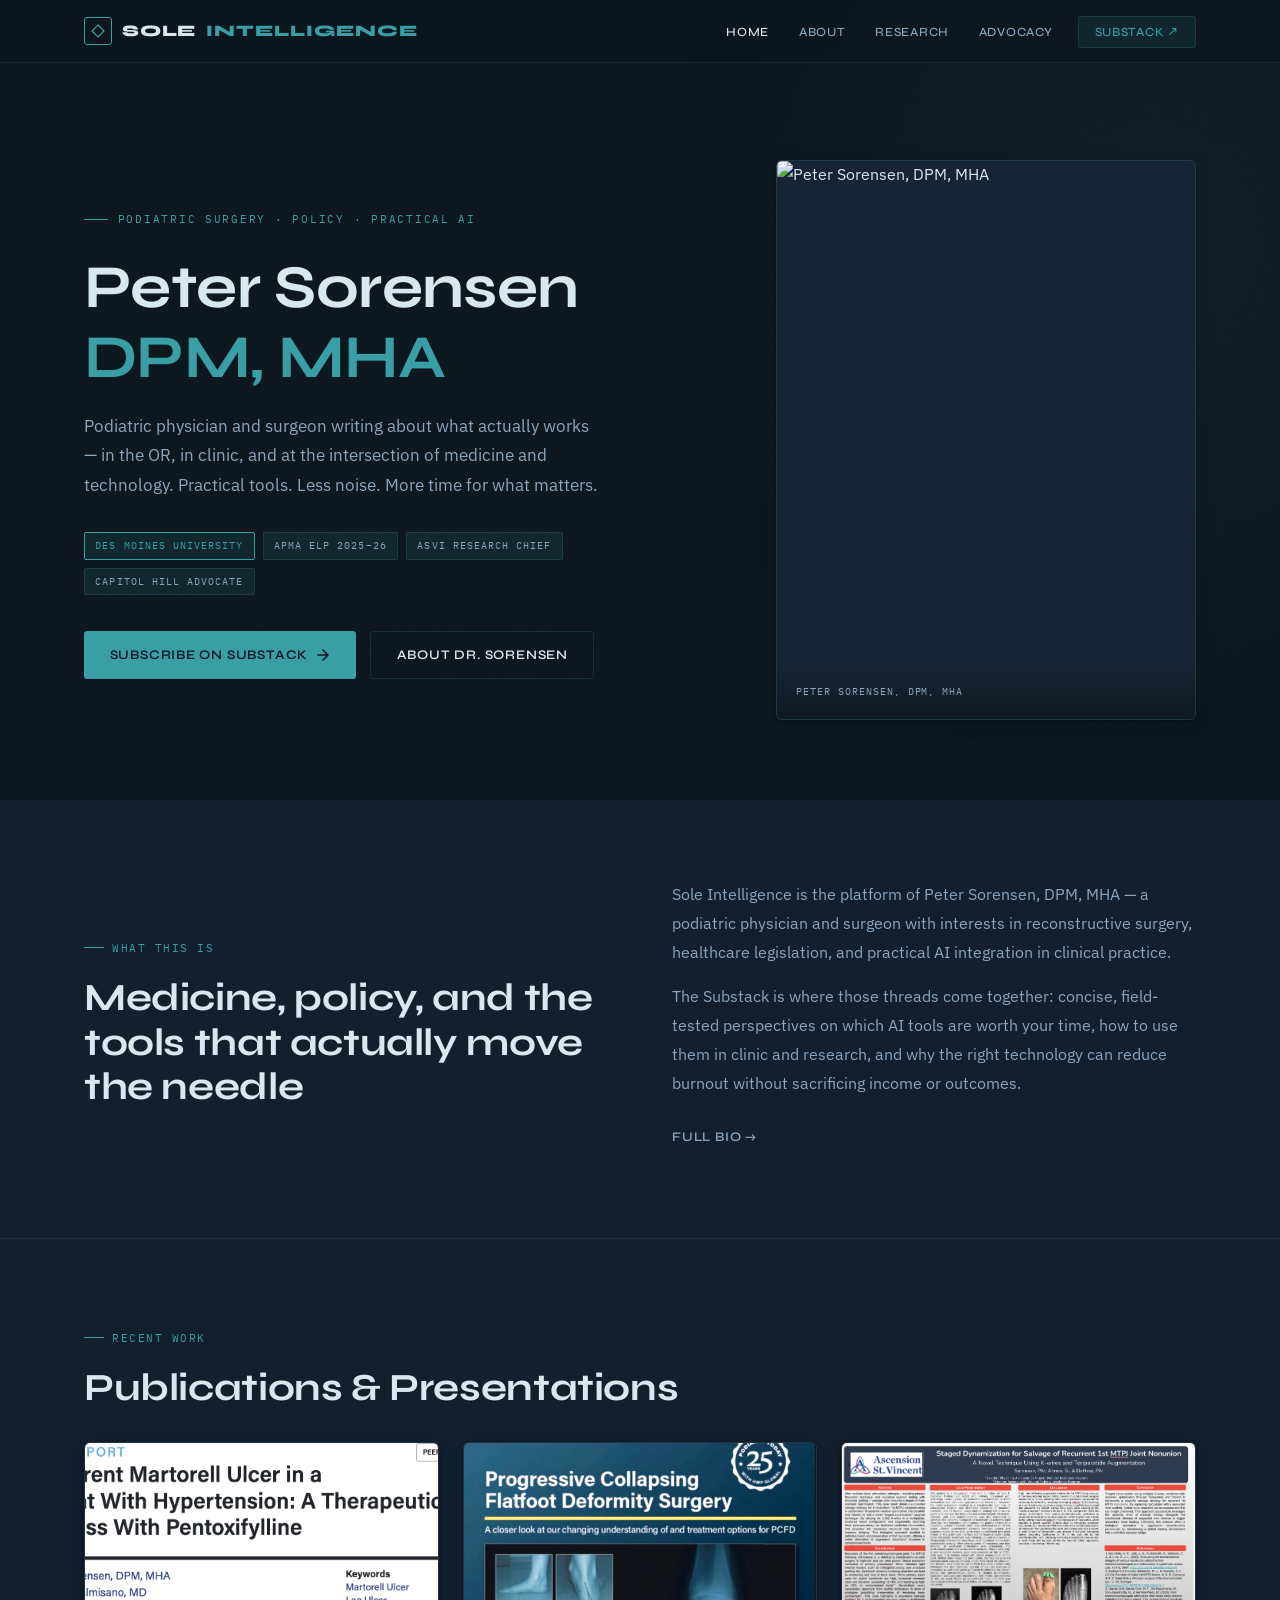
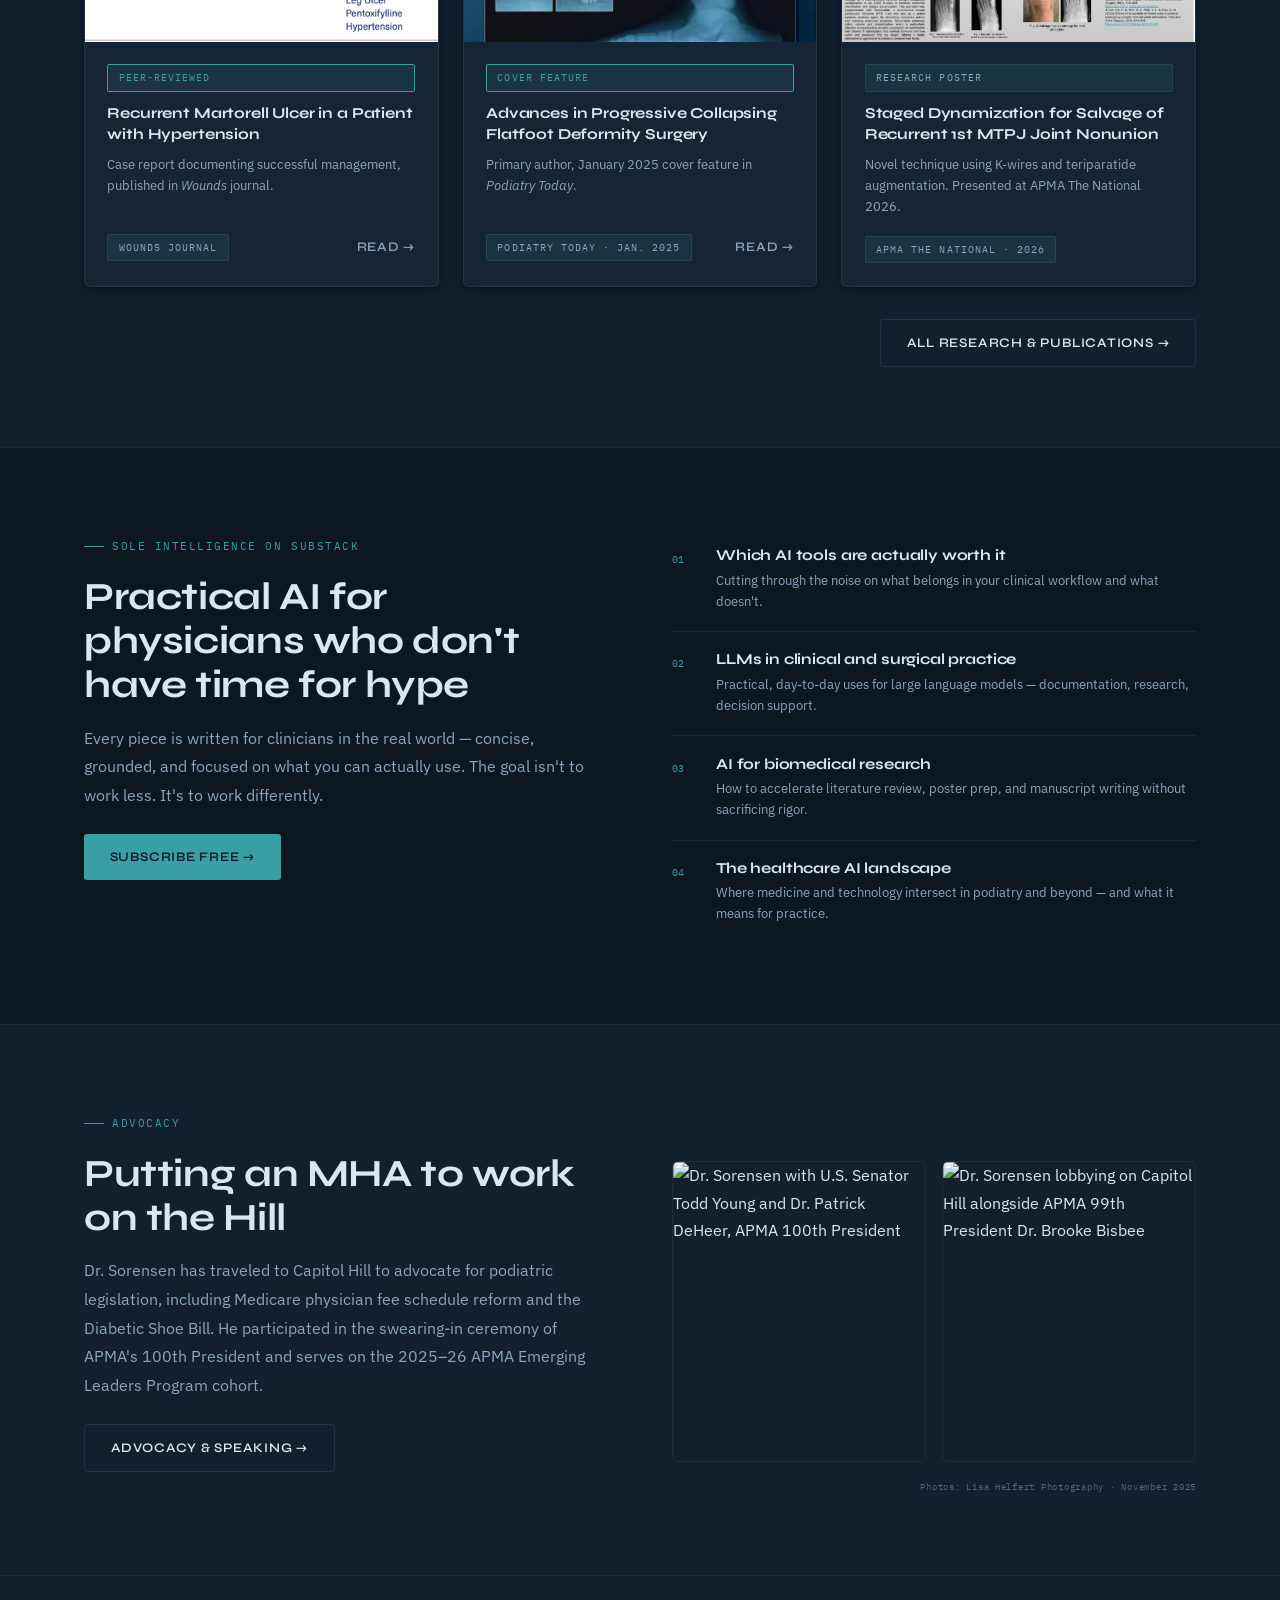
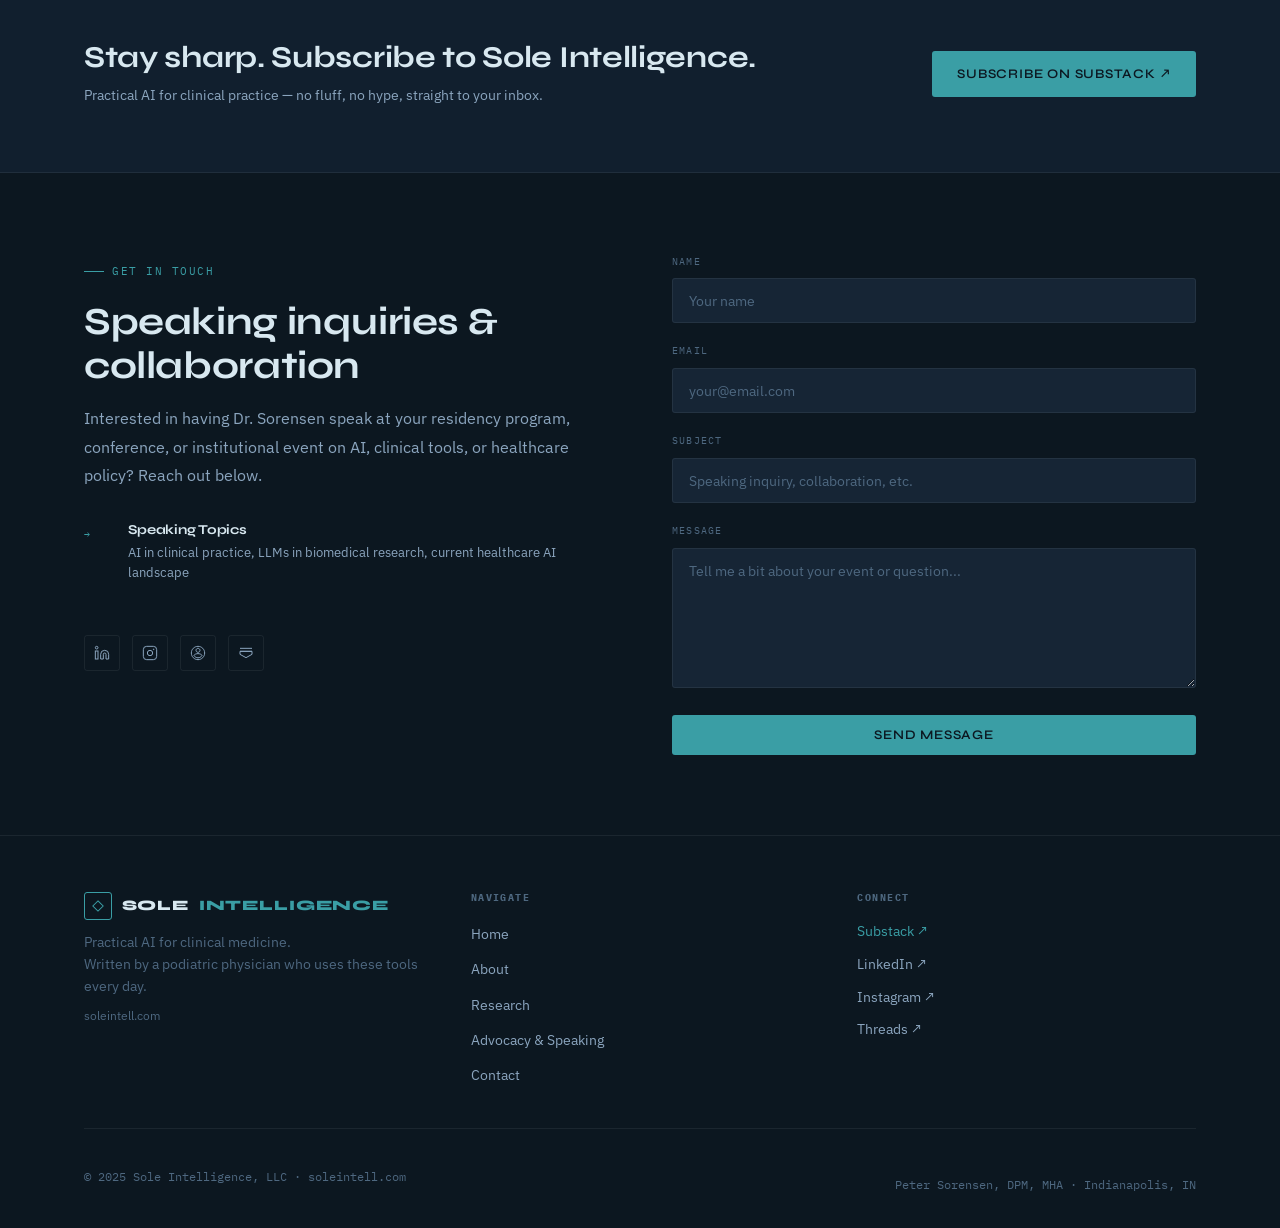
==== index.html @ 65a1d43a "Initial commit" ====
<!DOCTYPE html>
<html lang="en">
<head>
  <meta charset="UTF-8" />
  <meta name="viewport" content="width=device-width, initial-scale=1.0" />
  <title>Sole Intelligence — Peter Sorensen, DPM, MHA</title>
  <meta name="description" content="Practical perspectives on AI in clinical medicine and podiatric surgery. Sole Intelligence is the platform of Peter Sorensen, DPM, MHA — physician, policy advocate, and AI educator." />
  <meta name="keywords" content="podiatry, AI in medicine, healthcare AI, Peter Sorensen DPM, podiatric surgery, clinical AI tools" />
  <meta property="og:title" content="Sole Intelligence — Peter Sorensen, DPM, MHA" />
  <meta property="og:description" content="Practical perspectives on AI in clinical medicine. Subscribe on Substack." />
  <meta property="og:url" content="https://soleintell.com" />
  <meta property="og:type" content="website" />
  <link rel="canonical" href="https://soleintell.com" />
  <link rel="stylesheet" href="styles/globals.css" />
  <link rel="icon" type="image/svg+xml" href="assets/icons/favicon.svg" />
</head>
<body>

  <!-- ============================================================
       NAVIGATION
  ============================================================ -->
  <nav class="nav">
    <div class="nav-inner">
      <a href="index.html" class="nav-logo">
        <div class="nav-logo-mark">
          <svg width="14" height="14" viewBox="0 0 14 14" fill="none" xmlns="http://www.w3.org/2000/svg">
            <path d="M7 1L13 7L7 13L1 7L7 1Z" stroke="#3A9EA5" stroke-width="1.2" fill="none"/>
          </svg>
        </div>
        Sole<span>Intelligence</span>
      </a>

      <ul class="nav-links">
        <li><a href="index.html" class="active">Home</a></li>
        <li><a href="pages/about.html">About</a></li>
        <li><a href="pages/research.html">Research</a></li>
        <li><a href="pages/advocacy.html">Advocacy</a></li>
        <li><a href="https://substack.com/@soleintell" target="_blank" rel="noopener" class="nav-cta">Substack ↗</a></li>
      </ul>

      <button class="nav-toggle" id="navToggle" aria-label="Toggle menu">
        <span></span><span></span><span></span>
      </button>
    </div>

    <div class="nav-mobile" id="mobileNav">
      <a href="index.html">Home</a>
      <a href="pages/about.html">About</a>
      <a href="pages/research.html">Research</a>
      <a href="pages/advocacy.html">Advocacy</a>
      <a href="https://substack.com/@soleintell" target="_blank" rel="noopener">Substack ↗</a>
    </div>
  </nav>

  <!-- ============================================================
       HERO SECTION
  ============================================================ -->
  <section class="hero">
    <div class="hero-bg-accent"></div>
    <div class="container">
      <div class="hero-grid">

        <!-- Left: Text -->
        <div class="hero-content">
          <div class="hero-eyebrow fade-up fade-up-1">Podiatric Surgery · Policy · Practical AI</div>

          <h1 class="fade-up fade-up-2">
            Peter Sorensen<br>
            <em>DPM, MHA</em>
          </h1>

          <p class="hero-sub fade-up fade-up-3">
            Podiatric physician and surgeon writing about what actually works —
            in the OR, in clinic, and at the intersection of medicine and technology.
            Practical tools. Less noise. More time for what matters.
          </p>

          <div class="hero-creds fade-up fade-up-3">
            <span class="tag tag-accent">Des Moines University</span>
            <span class="tag">APMA ELP 2025–26</span>
            <span class="tag">ASVI Research Chief</span>
            <span class="tag">Capitol Hill Advocate</span>
          </div>

          <div class="hero-actions fade-up fade-up-4">
            <a href="https://substack.com/@soleintell" target="_blank" rel="noopener" class="btn btn-primary">
              Subscribe on Substack
              <svg width="14" height="14" viewBox="0 0 14 14" fill="none"><path d="M2 7h10M7 2l5 5-5 5" stroke="currentColor" stroke-width="1.5" stroke-linecap="round" stroke-linejoin="round"/></svg>
            </a>
            <a href="pages/about.html" class="btn btn-outline">About Dr. Sorensen</a>
          </div>
        </div>

        <!-- Right: Headshot -->
        <div class="hero-img-wrap fade-up fade-up-5">
          <div class="hero-img-inner">
            <img src="headshot.jpg" alt="Peter Sorensen, DPM, MHA" loading="eager" />
            <div class="hero-img-caption">
              <span class="hero-img-label">Peter Sorensen, DPM, MHA</span>
            </div>
          </div>
        </div>

      </div>
    </div>
  </section>

  <!-- ============================================================
       INTRO / ABOUT STRIP
  ============================================================ -->
  <section class="section section-alt">
    <div class="container">
      <div style="display: grid; grid-template-columns: 1fr 1fr; gap: 4rem; align-items: center;">

        <div>
          <span class="section-tag">What This Is</span>
          <h2>Medicine, policy, and the tools that actually move the needle</h2>
        </div>

        <div>
          <p>
            Sole Intelligence is the platform of Peter Sorensen, DPM, MHA — a podiatric physician
            and surgeon with interests in reconstructive surgery, healthcare legislation, and practical
            AI integration in clinical practice.
          </p>
          <p style="margin-top: 1rem;">
            The Substack is where those threads come together: concise, field-tested perspectives on
            which AI tools are worth your time, how to use them in clinic and research, and why the
            right technology can reduce burnout without sacrificing income or outcomes.
          </p>
          <a href="pages/about.html" class="btn btn-ghost" style="margin-top: 1.2rem; padding-left: 0;">
            Full bio →
          </a>
        </div>

      </div>
    </div>
  </section>

  <!-- ============================================================
       FEATURED WORK PREVIEW
  ============================================================ -->
  <section class="section section-alt">
    <div class="container">
      <span class="section-tag">Recent Work</span>
      <h2 style="margin-bottom: 2rem;">Publications &amp; Presentations</h2>

      <div class="grid-3">

        <!-- Peer-reviewed publication -->
        <div class="pub-card">
          <img class="pub-img" src="Martorell.jpg" alt="Martorell Ulcer case report published in Wounds journal" loading="lazy" />
          <div class="pub-body">
            <span class="tag tag-accent" style="margin-bottom: 0.7rem;">Peer-Reviewed</span>
            <h3>Recurrent Martorell Ulcer in a Patient with Hypertension</h3>
            <p>Case report documenting successful management, published in <em>Wounds</em> journal.</p>
            <div class="pub-footer">
              <span class="tag">Wounds Journal</span>
              <a href="https://www.hmpgloballearningnetwork.com/site/wounds/case-report/recurrent-martorell-ulcer-patient-hypertension-therapeutic-success" target="_blank" rel="noopener" class="btn btn-ghost" style="padding: 0.3rem 0;">Read →</a>
            </div>
          </div>
        </div>

        <!-- Podiatry Today cover -->
        <div class="pub-card">
          <img class="pub-img" src="PCFD.jpg" alt="Podiatry Today January 2025 cover — Advances in Progressive Collapsing Flatfoot Deformity Surgery" loading="lazy" />
          <div class="pub-body">
            <span class="tag tag-accent" style="margin-bottom: 0.7rem;">Cover Feature</span>
            <h3>Advances in Progressive Collapsing Flatfoot Deformity Surgery</h3>
            <p>Primary author, January 2025 cover feature in <em>Podiatry Today</em>.</p>
            <div class="pub-footer">
              <span class="tag">Podiatry Today · Jan. 2025</span>
              <a href="https://www.hmpgloballearningnetwork.com/site/podiatry/advances-progressive-collapsing-flatfoot-deformity-surgery" target="_blank" rel="noopener" class="btn btn-ghost" style="padding: 0.3rem 0;">Read →</a>
            </div>
          </div>
        </div>

        <!-- Poster -->
        <div class="pub-card">
          <img class="pub-img" src="Staged Dynamization.jpg" alt="Research poster: Staged Dynamization for Salvage of Recurrent 1st MTPJ Joint Nonunion — APMA The National 2026" loading="lazy" />
          <div class="pub-body">
            <span class="tag" style="margin-bottom: 0.7rem;">Research Poster</span>
            <h3>Staged Dynamization for Salvage of Recurrent 1st MTPJ Joint Nonunion</h3>
            <p>Novel technique using K-wires and teriparatide augmentation. Presented at APMA The National 2026.</p>
            <div class="pub-footer">
              <span class="tag">APMA The National · 2026</span>
            </div>
          </div>
        </div>

      </div>

      <div style="margin-top: 2rem; text-align: right;">
        <a href="pages/research.html" class="btn btn-outline">All Research &amp; Publications →</a>
      </div>
    </div>
  </section>

  <!-- ============================================================
       WHAT I WRITE ABOUT (Substack Preview)
  ============================================================ -->
  <section class="section">
    <div class="container">
      <div style="display: grid; grid-template-columns: 1fr 1fr; gap: 4rem; align-items: start;">

        <div>
          <span class="section-tag">Sole Intelligence on Substack</span>
          <h2>Practical AI for physicians who don't have time for hype</h2>
          <p style="margin-top: 1rem;">
            Every piece is written for clinicians in the real world — concise, grounded, and
            focused on what you can actually use. The goal isn't to work less.
            It's to work differently.
          </p>
          <a href="https://substack.com/@soleintell" target="_blank" rel="noopener" class="btn btn-primary" style="margin-top: 1.5rem;">
            Subscribe free →
          </a>
        </div>

        <div>
          <div class="topic-item">
            <div class="topic-num">01</div>
            <div>
              <h3>Which AI tools are actually worth it</h3>
              <p>Cutting through the noise on what belongs in your clinical workflow and what doesn't.</p>
            </div>
          </div>
          <div class="topic-item">
            <div class="topic-num">02</div>
            <div>
              <h3>LLMs in clinical and surgical practice</h3>
              <p>Practical, day-to-day uses for large language models — documentation, research, decision support.</p>
            </div>
          </div>
          <div class="topic-item">
            <div class="topic-num">03</div>
            <div>
              <h3>AI for biomedical research</h3>
              <p>How to accelerate literature review, poster prep, and manuscript writing without sacrificing rigor.</p>
            </div>
          </div>
          <div class="topic-item">
            <div class="topic-num">04</div>
            <div>
              <h3>The healthcare AI landscape</h3>
              <p>Where medicine and technology intersect in podiatry and beyond — and what it means for practice.</p>
            </div>
          </div>
        </div>

      </div>
    </div>
  </section>

  <!-- ============================================================
       ADVOCACY TEASER
  ============================================================ -->
  <section class="section section-alt">
    <div class="container">
      <span class="section-tag">Advocacy</span>
      <div style="display: grid; grid-template-columns: 1fr 1fr; gap: 4rem; align-items: center;">

        <div>
          <h2>Putting an MHA to work on the Hill</h2>
          <p style="margin-top: 1rem;">
            Dr. Sorensen has traveled to Capitol Hill to advocate for podiatric legislation,
            including Medicare physician fee schedule reform and the Diabetic Shoe Bill. He participated
            in the swearing-in ceremony of APMA's 100th President and serves on the 2025–26 APMA
            Emerging Leaders Program cohort.
          </p>
          <a href="pages/advocacy.html" class="btn btn-outline" style="margin-top: 1.5rem;">
            Advocacy &amp; Speaking →
          </a>
        </div>

        <div class="photo-pair">
          <div class="photo-frame">
            <img src="ToddYoung.jpg" alt="Dr. Sorensen with U.S. Senator Todd Young and Dr. Patrick DeHeer, APMA 100th President" loading="lazy" />
            <div class="photo-frame-caption">With U.S. Senator Todd Young (R-IN) and Dr. Patrick DeHeer, DPM — 100th President, American Podiatric Medical Association · Washington, D.C.</div>
          </div>
          <div class="photo-frame">
            <img src="Lobbying.jpg" alt="Dr. Sorensen lobbying on Capitol Hill alongside APMA 99th President Dr. Brooke Bisbee" loading="lazy" />
            <div class="photo-frame-caption">Discussing the long-term effects of Medicare physician fee schedule cuts alongside APMA 99th President Dr. Brooke Bisbee, DPM · Capitol Hill</div>
          </div>
        </div>

      </div>
      <p class="photo-credit">Photos: Lisa Helfert Photography · November 2025</p>
    </div>
  </section>

  <!-- ============================================================
       NEWSLETTER CTA BAND
  ============================================================ -->
  <section class="cta-band">
    <div class="container">
      <div class="cta-band-inner">
        <div>
          <h2>Stay sharp. Subscribe to Sole Intelligence.</h2>
          <p>Practical AI for clinical practice — no fluff, no hype, straight to your inbox.</p>
        </div>
        <a href="https://substack.com/@soleintell" target="_blank" rel="noopener" class="btn btn-primary" style="white-space: nowrap;">
          Subscribe on Substack ↗
        </a>
      </div>
    </div>
  </section>

  <!-- ============================================================
       CONTACT FORM
  ============================================================ -->
  <section class="section" id="contact">
    <div class="container">
      <div style="display: grid; grid-template-columns: 1fr 1fr; gap: 4rem; align-items: start;">

        <div>
          <span class="section-tag">Get in Touch</span>
          <h2>Speaking inquiries &amp; collaboration</h2>
          <p style="margin-top: 1rem;">
            Interested in having Dr. Sorensen speak at your residency program, conference,
            or institutional event on AI, clinical tools, or healthcare policy? Reach out below.
          </p>
          <div style="margin-top: 2rem;">
            <div class="topic-item" style="border-bottom: none; padding-top: 0;">
              <div class="topic-num">→</div>
              <div>
                <h3 style="font-size: 0.85rem;">Speaking Topics</h3>
                <p style="font-size: 0.8rem;">AI in clinical practice, LLMs in biomedical research, current healthcare AI landscape</p>
              </div>
            </div>
          </div>

          <div style="margin-top: 2rem; display: flex; gap: 0.75rem; flex-wrap: wrap;">
            <a href="https://www.linkedin.com/in/peter-sorensen-6b8b1a13b" target="_blank" rel="noopener" class="social-icon" title="LinkedIn">
              <svg width="16" height="16" viewBox="0 0 24 24" fill="none" stroke="currentColor" stroke-width="1.5"><path d="M16 8a6 6 0 016 6v7h-4v-7a2 2 0 00-2-2 2 2 0 00-2 2v7h-4v-7a6 6 0 016-6z"/><rect x="2" y="9" width="4" height="12"/><circle cx="4" cy="4" r="2"/></svg>
            </a>
            <a href="https://www.instagram.com/dr.peter.sorensen" target="_blank" rel="noopener" class="social-icon" title="Instagram">
              <svg width="16" height="16" viewBox="0 0 24 24" fill="none" stroke="currentColor" stroke-width="1.5"><rect x="2" y="2" width="20" height="20" rx="5"/><circle cx="12" cy="12" r="4"/><circle cx="17.5" cy="6.5" r="0.5" fill="currentColor"/></svg>
            </a>
            <a href="https://www.threads.com/@petabr3add" target="_blank" rel="noopener" class="social-icon" title="Threads">
              <svg width="16" height="16" viewBox="0 0 24 24" fill="none" stroke="currentColor" stroke-width="1.5"><path d="M12 2C6.48 2 2 6.48 2 12s4.48 10 10 10 10-4.48 10-10S17.52 2 12 2zm0 3c1.66 0 3 1.34 3 3s-1.34 3-3 3-3-1.34-3-3 1.34-3 3-3zm0 14.2c-2.5 0-4.71-1.28-6-3.22.03-1.99 4-3.08 6-3.08 1.99 0 5.97 1.09 6 3.08-1.29 1.94-3.5 3.22-6 3.22z"/></svg>
            </a>
            <a href="https://substack.com/@soleintell" target="_blank" rel="noopener" class="social-icon" title="Substack">
              <svg width="16" height="16" viewBox="0 0 24 24" fill="none" stroke="currentColor" stroke-width="1.5"><path d="M3 5h18M3 9.5h18M3 14l9 5 9-5V9.5H3V14z"/></svg>
            </a>
          </div>
        </div>

        <!-- Contact Form -->
        <div>
          <!-- Replace with your Formspree endpoint -->
          <form id="contactForm" action="https://formspree.io/f/xykbwjvn" method="POST">
            <div class="form-group">
              <label class="form-label" for="name">Name</label>
              <input class="form-input" type="text" id="name" name="name" placeholder="Your name" required />
            </div>
            <div class="form-group">
              <label class="form-label" for="email">Email</label>
              <input class="form-input" type="email" id="email" name="email" placeholder="your@email.com" required />
            </div>
            <div class="form-group">
              <label class="form-label" for="subject">Subject</label>
              <input class="form-input" type="text" id="subject" name="subject" placeholder="Speaking inquiry, collaboration, etc." />
            </div>
            <div class="form-group">
              <label class="form-label" for="message">Message</label>
              <textarea class="form-textarea" id="message" name="message" placeholder="Tell me a bit about your event or question..." required></textarea>
            </div>
            <button type="submit" class="btn btn-primary" style="width: 100%; justify-content: center;">
              Send Message
            </button>
          </form>
          <div id="formSuccess" class="form-success">
            <p>✓ Message received — I'll be in touch soon.</p>
          </div>
        </div>

      </div>
    </div>
  </section>

  <!-- ============================================================
       FOOTER
  ============================================================ -->
  <footer class="footer">
    <div class="container">
      <div class="footer-inner">

        <!-- Brand -->
        <div class="footer-brand">
          <a href="index.html" class="nav-logo" style="font-size: 0.9rem;">
            <div class="nav-logo-mark">
              <svg width="12" height="12" viewBox="0 0 14 14" fill="none"><path d="M7 1L13 7L7 13L1 7L7 1Z" stroke="#3A9EA5" stroke-width="1.2" fill="none"/></svg>
            </div>
            Sole<span>Intelligence</span>
          </a>
          <p style="margin-top: 0.75rem;">
            Practical AI for clinical medicine.<br>
            Written by a podiatric physician who uses these tools every day.
          </p>
          <p style="margin-top: 0.5rem; font-size: 0.78rem;">soleintell.com</p>
        </div>

        <!-- Nav links -->
        <div class="footer-links">
          <h5>Navigate</h5>
          <ul>
            <li><a href="index.html">Home</a></li>
            <li><a href="pages/about.html">About</a></li>
            <li><a href="pages/research.html">Research</a></li>
            <li><a href="pages/advocacy.html">Advocacy &amp; Speaking</a></li>
            <li><a href="index.html#contact">Contact</a></li>
          </ul>
        </div>

        <!-- Social -->
        <div class="footer-social">
          <h5>Connect</h5>
          <div class="social-icons" style="flex-direction: column; gap: 0.6rem;">
            <a href="https://substack.com/@soleintell" target="_blank" rel="noopener" class="footer-links" style="font-size: 0.85rem; color: var(--accent); text-decoration: none;">Substack ↗</a>
            <a href="https://www.linkedin.com/in/peter-sorensen-6b8b1a13b" target="_blank" rel="noopener" style="font-size: 0.85rem; color: var(--text-muted); text-decoration: none;">LinkedIn ↗</a>
            <a href="https://www.instagram.com/dr.peter.sorensen" target="_blank" rel="noopener" style="font-size: 0.85rem; color: var(--text-muted); text-decoration: none;">Instagram ↗</a>
            <a href="https://www.threads.com/@petabr3add" target="_blank" rel="noopener" style="font-size: 0.85rem; color: var(--text-muted); text-decoration: none;">Threads ↗</a>
          </div>
        </div>

      </div>

      <div class="footer-bottom">
        <p>© 2025 Sole Intelligence, LLC · soleintell.com</p>
        <p>Peter Sorensen, DPM, MHA · Indianapolis, IN</p>
      </div>
    </div>
  </footer>

  <script src="scripts/main.js"></script>
</body>
</html>
---- styles/globals.css ----
/* ============================================================
   SOLE INTELLIGENCE — Global Stylesheet
   Palette: Deep navy base, muted teal accent, off-white text
   Vibe: OR meets data lab — grounded, surgical, credible
   ============================================================ */

@import url('https://fonts.googleapis.com/css2?family=Syne:wght@400;500;600;700;800&family=IBM+Plex+Sans:ital,wght@0,300;0,400;0,500;0,600;1,300;1,400&family=IBM+Plex+Mono:wght@400;500&display=swap');

/* ---- CSS Variables ---- */
:root {
  --bg:        #0C1720;
  --bg-mid:    #111F2E;
  --bg-card:   #162535;
  --bg-card-2: #1A2D40;

  --accent:    #3A9EA5;
  --accent-dim:#2A7880;
  --accent-faint: rgba(58, 158, 165, 0.12);

  --gray-blue: #7A97B0;
  --gray-dim:  #4A6478;

  --text:      #D8E8F0;
  --text-muted:#8BA5BE;
  --text-dim:  #4E6880;

  --border:    rgba(58, 158, 165, 0.18);
  --border-sub:rgba(216, 232, 240, 0.07);
  --line:      rgba(216, 232, 240, 0.06);

  --font-display: 'Syne', sans-serif;
  --font-body:    'IBM Plex Sans', sans-serif;
  --font-mono:    'IBM Plex Mono', monospace;

  --radius: 3px;
  --radius-md: 6px;

  --shadow-card: 0 1px 3px rgba(0,0,0,0.35), 0 4px 16px rgba(0,0,0,0.2);
  --shadow-glow: 0 0 0 1px var(--border);

  --transition: 200ms ease;
}

/* ---- Reset ---- */
*, *::before, *::after { box-sizing: border-box; margin: 0; padding: 0; }

html {
  scroll-behavior: smooth;
  font-size: 16px;
}

body {
  background-color: var(--bg);
  color: var(--text);
  font-family: var(--font-body);
  font-weight: 400;
  line-height: 1.7;
  -webkit-font-smoothing: antialiased;
  overflow-x: hidden;
}

/* Subtle noise texture overlay */
body::before {
  content: '';
  position: fixed;
  inset: 0;
  background-image: url("data:image/svg+xml,%3Csvg xmlns='http://www.w3.org/2000/svg' width='300' height='300'%3E%3Cfilter id='n'%3E%3CfeTurbulence type='fractalNoise' baseFrequency='0.75' numOctaves='4' stitchTiles='stitch'/%3E%3C/filter%3E%3Crect width='300' height='300' filter='url(%23n)' opacity='0.025'/%3E%3C/svg%3E");
  pointer-events: none;
  z-index: 0;
  opacity: 0.6;
}

img { max-width: 100%; display: block; }
a { color: var(--accent); text-decoration: none; transition: color var(--transition); }
a:hover { color: var(--text); }

/* ---- Typography ---- */
h1, h2, h3, h4, h5 {
  font-family: var(--font-display);
  font-weight: 700;
  line-height: 1.15;
  letter-spacing: -0.01em;
  color: var(--text);
}

h1 { font-size: clamp(2.2rem, 5vw, 3.8rem); }
h2 { font-size: clamp(1.6rem, 3.5vw, 2.4rem); }
h3 { font-size: clamp(1.1rem, 2.5vw, 1.4rem); }
h4 { font-size: 1rem; font-weight: 600; letter-spacing: 0.04em; text-transform: uppercase; }

p { color: var(--text-muted); font-size: 1rem; line-height: 1.8; }
p + p { margin-top: 1rem; }

.label {
  font-family: var(--font-mono);
  font-size: 0.7rem;
  letter-spacing: 0.12em;
  text-transform: uppercase;
  color: var(--accent);
  display: block;
  margin-bottom: 0.6rem;
}

.section-tag {
  display: inline-flex;
  align-items: center;
  gap: 0.5rem;
  font-family: var(--font-mono);
  font-size: 0.68rem;
  letter-spacing: 0.14em;
  text-transform: uppercase;
  color: var(--accent);
  margin-bottom: 1.2rem;
}

.section-tag::before {
  content: '';
  display: block;
  width: 20px;
  height: 1px;
  background: var(--accent);
}

/* ---- Layout ---- */
.container {
  width: 100%;
  max-width: 1160px;
  margin: 0 auto;
  padding: 0 1.5rem;
}

.section {
  padding: 5rem 0;
  position: relative;
  z-index: 1;
}

.section-alt {
  background-color: var(--bg-mid);
}

.section + .section { border-top: 1px solid var(--border-sub); }

/* ---- Buttons ---- */
.btn {
  display: inline-flex;
  align-items: center;
  gap: 0.5rem;
  font-family: var(--font-display);
  font-size: 0.82rem;
  font-weight: 600;
  letter-spacing: 0.06em;
  text-transform: uppercase;
  padding: 0.75rem 1.6rem;
  border-radius: var(--radius);
  transition: all var(--transition);
  cursor: pointer;
  border: none;
  text-decoration: none;
}

.btn-primary {
  background: var(--accent);
  color: var(--bg);
}
.btn-primary:hover {
  background: #4AB5BC;
  color: var(--bg);
  transform: translateY(-1px);
}

.btn-outline {
  background: transparent;
  color: var(--text);
  border: 1px solid var(--border);
}
.btn-outline:hover {
  border-color: var(--accent);
  color: var(--accent);
}

.btn-ghost {
  background: transparent;
  color: var(--text-muted);
  padding: 0.6rem 1rem;
}
.btn-ghost:hover { color: var(--accent); }

/* ---- Cards ---- */
.card {
  background: var(--bg-card);
  border: 1px solid var(--border-sub);
  border-radius: var(--radius-md);
  padding: 1.8rem;
  box-shadow: var(--shadow-card);
  transition: border-color var(--transition), transform var(--transition);
}

.card:hover {
  border-color: var(--border);
  transform: translateY(-2px);
}

.card-accent {
  border-left: 2px solid var(--accent);
}

/* ---- Divider ---- */
.divider {
  border: none;
  border-top: 1px solid var(--border-sub);
  margin: 3rem 0;
}

/* ---- Tags / Badges ---- */
.tag {
  display: inline-block;
  font-family: var(--font-mono);
  font-size: 0.65rem;
  letter-spacing: 0.1em;
  text-transform: uppercase;
  padding: 0.25rem 0.65rem;
  border: 1px solid var(--border);
  border-radius: 2px;
  color: var(--text-muted);
  background: var(--accent-faint);
}

.tag-accent {
  border-color: var(--accent);
  color: var(--accent);
}

/* ---- Navigation ---- */
.nav {
  position: fixed;
  top: 0;
  left: 0;
  right: 0;
  z-index: 100;
  background: rgba(12, 23, 32, 0.92);
  backdrop-filter: blur(12px);
  -webkit-backdrop-filter: blur(12px);
  border-bottom: 1px solid var(--border-sub);
  transition: background var(--transition);
}

.nav-inner {
  display: flex;
  align-items: center;
  justify-content: space-between;
  padding: 0 1.5rem;
  max-width: 1160px;
  margin: 0 auto;
  height: 62px;
}

.nav-logo {
  font-family: var(--font-display);
  font-size: 1rem;
  font-weight: 800;
  letter-spacing: 0.06em;
  color: var(--text);
  text-transform: uppercase;
  text-decoration: none;
  display: flex;
  align-items: center;
  gap: 0.6rem;
}

.nav-logo span {
  color: var(--accent);
}

.nav-logo-mark {
  width: 28px;
  height: 28px;
  border: 1.5px solid var(--accent);
  border-radius: 3px;
  display: flex;
  align-items: center;
  justify-content: center;
}

.nav-links {
  display: flex;
  align-items: center;
  gap: 0.25rem;
  list-style: none;
}

.nav-links a {
  font-family: var(--font-display);
  font-size: 0.78rem;
  font-weight: 500;
  letter-spacing: 0.06em;
  text-transform: uppercase;
  color: var(--text-muted);
  padding: 0.5rem 0.8rem;
  border-radius: var(--radius);
  transition: color var(--transition);
  text-decoration: none;
}

.nav-links a:hover,
.nav-links a.active { color: var(--text); }

.nav-links .nav-cta {
  margin-left: 0.5rem;
  background: var(--accent-faint);
  border: 1px solid var(--border);
  color: var(--accent);
  padding: 0.45rem 1rem;
}

.nav-links .nav-cta:hover {
  background: var(--accent);
  color: var(--bg);
  border-color: var(--accent);
}

/* Mobile hamburger */
.nav-toggle {
  display: none;
  flex-direction: column;
  gap: 5px;
  background: none;
  border: none;
  cursor: pointer;
  padding: 0.4rem;
}

.nav-toggle span {
  display: block;
  width: 22px;
  height: 1.5px;
  background: var(--text);
  transition: all var(--transition);
}

.nav-toggle.open span:nth-child(1) { transform: translateY(6.5px) rotate(45deg); }
.nav-toggle.open span:nth-child(2) { opacity: 0; }
.nav-toggle.open span:nth-child(3) { transform: translateY(-6.5px) rotate(-45deg); }

.nav-mobile {
  display: none;
  background: var(--bg-mid);
  border-top: 1px solid var(--border-sub);
  padding: 1rem 1.5rem 1.5rem;
}

.nav-mobile.open { display: block; }

.nav-mobile a {
  display: block;
  font-family: var(--font-display);
  font-size: 0.85rem;
  font-weight: 500;
  letter-spacing: 0.06em;
  text-transform: uppercase;
  color: var(--text-muted);
  padding: 0.65rem 0;
  border-bottom: 1px solid var(--border-sub);
  text-decoration: none;
}

.nav-mobile a:hover { color: var(--accent); }

/* ---- Footer ---- */
.footer {
  background: var(--bg);
  border-top: 1px solid var(--border-sub);
  padding: 3.5rem 0 2rem;
  position: relative;
  z-index: 1;
}

.footer-inner {
  display: grid;
  grid-template-columns: 1fr 1fr 1fr;
  gap: 3rem;
  padding-bottom: 2.5rem;
  border-bottom: 1px solid var(--border-sub);
  margin-bottom: 1.8rem;
}

.footer-brand p {
  font-size: 0.85rem;
  color: var(--text-dim);
  margin-top: 0.75rem;
  line-height: 1.6;
}

.footer-links h5 {
  font-family: var(--font-mono);
  font-size: 0.65rem;
  letter-spacing: 0.14em;
  text-transform: uppercase;
  color: var(--text-dim);
  margin-bottom: 1rem;
}

.footer-links ul { list-style: none; }
.footer-links li + li { margin-top: 0.5rem; }
.footer-links a {
  font-size: 0.85rem;
  color: var(--text-muted);
  text-decoration: none;
  transition: color var(--transition);
}
.footer-links a:hover { color: var(--accent); }

.footer-social h5 {
  font-family: var(--font-mono);
  font-size: 0.65rem;
  letter-spacing: 0.14em;
  text-transform: uppercase;
  color: var(--text-dim);
  margin-bottom: 1rem;
}

.social-icons {
  display: flex;
  flex-wrap: wrap;
  gap: 0.6rem;
}

.social-icon {
  display: flex;
  align-items: center;
  justify-content: center;
  width: 36px;
  height: 36px;
  border: 1px solid var(--border-sub);
  border-radius: var(--radius);
  color: var(--text-muted);
  transition: all var(--transition);
  text-decoration: none;
}

.social-icon:hover {
  border-color: var(--accent);
  color: var(--accent);
}

.footer-bottom {
  display: flex;
  align-items: center;
  justify-content: space-between;
  flex-wrap: wrap;
  gap: 0.5rem;
}

.footer-bottom p {
  font-size: 0.75rem;
  color: var(--text-dim);
  font-family: var(--font-mono);
}

/* ---- Hero ---- */
.hero {
  padding: 10rem 0 5rem;
  position: relative;
  z-index: 1;
  overflow: hidden;
}

.hero-grid {
  display: grid;
  grid-template-columns: 1fr 420px;
  gap: 4rem;
  align-items: center;
}

.hero-eyebrow {
  display: inline-flex;
  align-items: center;
  gap: 0.6rem;
  font-family: var(--font-mono);
  font-size: 0.68rem;
  letter-spacing: 0.16em;
  text-transform: uppercase;
  color: var(--accent);
  margin-bottom: 1.5rem;
}

.hero-eyebrow::before {
  content: '';
  width: 24px;
  height: 1px;
  background: var(--accent);
}

.hero h1 {
  margin-bottom: 1.2rem;
}

.hero h1 em {
  font-style: normal;
  color: var(--accent);
}

.hero-sub {
  font-size: 1.05rem;
  color: var(--text-muted);
  margin-bottom: 2rem;
  max-width: 520px;
  line-height: 1.75;
}

.hero-creds {
  display: flex;
  flex-wrap: wrap;
  gap: 0.5rem;
  margin-bottom: 2.2rem;
}

.hero-actions {
  display: flex;
  gap: 0.9rem;
  flex-wrap: wrap;
}

/* Hero image */
.hero-img-wrap {
  position: relative;
}

.hero-img-inner {
  position: relative;
  border-radius: var(--radius-md);
  overflow: hidden;
  border: 1px solid var(--border);
  box-shadow: var(--shadow-card);
  aspect-ratio: 3/4;
  background: var(--bg-card);
}

.hero-img-inner img {
  width: 100%;
  height: 100%;
  object-fit: cover;
}

.hero-img-caption {
  position: absolute;
  bottom: 0;
  left: 0;
  right: 0;
  padding: 1.2rem;
  background: linear-gradient(transparent, rgba(12,23,32,0.9));
  display: flex;
  align-items: flex-end;
  justify-content: space-between;
}

.hero-img-label {
  font-family: var(--font-mono);
  font-size: 0.6rem;
  letter-spacing: 0.1em;
  text-transform: uppercase;
  color: var(--text-muted);
}

/* Hero bg accent */
.hero-bg-accent {
  position: absolute;
  top: 0;
  right: 0;
  width: 50%;
  height: 100%;
  background: radial-gradient(ellipse at 80% 30%, rgba(58, 158, 165, 0.06) 0%, transparent 70%);
  pointer-events: none;
}

/* ---- Grid helpers ---- */
.grid-2 {
  display: grid;
  grid-template-columns: 1fr 1fr;
  gap: 1.5rem;
}

.grid-3 {
  display: grid;
  grid-template-columns: repeat(3, 1fr);
  gap: 1.5rem;
}

/* ---- Publication Cards ---- */
.pub-card {
  background: var(--bg-card);
  border: 1px solid var(--border-sub);
  border-radius: var(--radius-md);
  overflow: hidden;
  box-shadow: var(--shadow-card);
  display: flex;
  flex-direction: column;
  transition: border-color var(--transition), transform var(--transition);
}

.pub-card:hover {
  border-color: var(--border);
  transform: translateY(-2px);
}

.pub-img {
  width: 100%;
  aspect-ratio: 16/9;
  object-fit: cover;
  background: var(--bg-card-2);
}

.pub-body {
  padding: 1.4rem;
  flex: 1;
  display: flex;
  flex-direction: column;
}

.pub-body h3 {
  font-size: 0.95rem;
  margin-bottom: 0.5rem;
  line-height: 1.4;
}

.pub-body p {
  font-size: 0.82rem;
  line-height: 1.6;
  flex: 1;
}

.pub-footer {
  margin-top: 1.2rem;
  display: flex;
  align-items: center;
  justify-content: space-between;
}

/* ---- Image captions ---- */
.img-caption {
  font-family: var(--font-mono);
  font-size: 0.68rem;
  letter-spacing: 0.06em;
  color: var(--text-muted);
  margin-top: 0.5rem;
  line-height: 1.5;
  padding: 0 0.1rem;
}

/* ---- Photo credit ---- */
.photo-credit {
  font-family: var(--font-mono);
  font-size: 0.58rem;
  letter-spacing: 0.08em;
  color: var(--text-dim);
  text-align: right;
  margin-top: 0.4rem;
}

/* ---- Lobby photos ---- */
.photo-pair {
  display: grid;
  grid-template-columns: 1fr 1fr;
  gap: 1rem;
}

.photo-frame {
  border-radius: var(--radius-md);
  overflow: hidden;
  border: 1px solid var(--border-sub);
  position: relative;
}

.photo-frame img {
  width: 100%;
  height: 100%;
  object-fit: cover;
  aspect-ratio: 4/3;
}

.photo-frame-caption {
  padding: 0.75rem;
  background: var(--bg-card);
  font-size: 0.78rem;
  color: var(--text-muted);
  border-top: 1px solid var(--border-sub);
}

/* ---- Newsletter / CTA Banner ---- */
.cta-band {
  background: var(--bg-mid);
  border-top: 1px solid var(--border-sub);
  border-bottom: 1px solid var(--border-sub);
  padding: 4rem 0;
  position: relative;
  z-index: 1;
}

.cta-band-inner {
  display: flex;
  align-items: center;
  justify-content: space-between;
  gap: 2rem;
  flex-wrap: wrap;
}

.cta-band h2 { font-size: clamp(1.3rem, 3vw, 1.9rem); }
.cta-band p  { font-size: 0.9rem; margin-top: 0.4rem; }

/* ---- Quote block ---- */
.blockquote {
  border-left: 2px solid var(--accent);
  padding: 1.2rem 1.5rem;
  background: var(--accent-faint);
  border-radius: 0 var(--radius) var(--radius) 0;
  margin: 1.5rem 0;
}

.blockquote p {
  font-size: 0.95rem;
  font-style: italic;
  color: var(--text);
}

.blockquote cite {
  font-family: var(--font-mono);
  font-size: 0.68rem;
  letter-spacing: 0.1em;
  text-transform: uppercase;
  color: var(--text-dim);
  display: block;
  margin-top: 0.6rem;
}

/* ---- Speaking topics ---- */
.topic-item {
  display: flex;
  align-items: flex-start;
  gap: 1rem;
  padding: 1.2rem 0;
  border-bottom: 1px solid var(--border-sub);
}

.topic-item:last-child { border-bottom: none; }

.topic-num {
  font-family: var(--font-mono);
  font-size: 0.65rem;
  color: var(--accent);
  padding-top: 0.25rem;
  min-width: 28px;
}

.topic-item h3 {
  font-size: 0.95rem;
  margin-bottom: 0.3rem;
}

.topic-item p {
  font-size: 0.83rem;
  line-height: 1.6;
}

/* ---- Video embed ---- */
.video-wrapper {
  position: relative;
  border-radius: var(--radius-md);
  overflow: hidden;
  border: 1px solid var(--border-sub);
  aspect-ratio: 9/16;
  max-width: 340px;
  background: var(--bg-card);
}

.video-wrapper iframe {
  width: 100%;
  height: 100%;
  border: none;
}

/* ---- Stat row ---- */
.stat-row {
  display: flex;
  gap: 2.5rem;
  flex-wrap: wrap;
}

.stat-item {}

.stat-num {
  font-family: var(--font-display);
  font-size: 2rem;
  font-weight: 800;
  color: var(--text);
  line-height: 1;
}

.stat-label {
  font-family: var(--font-mono);
  font-size: 0.65rem;
  letter-spacing: 0.1em;
  text-transform: uppercase;
  color: var(--text-dim);
  margin-top: 0.3rem;
}

/* ---- About page bio ---- */
.bio-layout {
  display: grid;
  grid-template-columns: 300px 1fr;
  gap: 4rem;
  align-items: start;
}

.bio-sidebar .headshot {
  width: 100%;
  border-radius: var(--radius-md);
  overflow: hidden;
  border: 1px solid var(--border);
  aspect-ratio: 3/4;
  background: var(--bg-card);
}

.bio-sidebar .headshot img {
  width: 100%;
  height: 100%;
  object-fit: cover;
}

.bio-sidebar .sidebar-info {
  margin-top: 1.5rem;
}

.sidebar-info dl {
  display: grid;
  grid-template-columns: auto 1fr;
  gap: 0.5rem 1rem;
  font-size: 0.82rem;
}

.sidebar-info dt {
  font-family: var(--font-mono);
  font-size: 0.62rem;
  letter-spacing: 0.1em;
  text-transform: uppercase;
  color: var(--text-dim);
  padding-top: 0.15rem;
}

.sidebar-info dd { color: var(--text-muted); }

/* ---- Involvement list ---- */
.involvement-grid {
  display: grid;
  grid-template-columns: 1fr 1fr;
  gap: 1rem;
}

.involve-card {
  background: var(--bg-card);
  border: 1px solid var(--border-sub);
  border-radius: var(--radius-md);
  padding: 1.4rem;
  transition: border-color var(--transition);
}

.involve-card:hover { border-color: var(--border); }

.involve-card .icon-line {
  width: 32px;
  height: 1px;
  background: var(--accent);
  margin-bottom: 1rem;
}

.involve-card h3 { font-size: 0.92rem; margin-bottom: 0.4rem; }
.involve-card p { font-size: 0.82rem; line-height: 1.6; }

/* ---- Page header ---- */
.page-header {
  padding: 9rem 0 3.5rem;
  position: relative;
  z-index: 1;
}

.page-header h1 { margin-bottom: 0.75rem; }
.page-header p { font-size: 1rem; max-width: 580px; }

.page-header::after {
  content: '';
  display: block;
  margin-top: 2.5rem;
  height: 1px;
  background: var(--border-sub);
}

/* ---- Contact form ---- */
.form-group { margin-bottom: 1.2rem; }

.form-label {
  display: block;
  font-family: var(--font-mono);
  font-size: 0.65rem;
  letter-spacing: 0.12em;
  text-transform: uppercase;
  color: var(--text-dim);
  margin-bottom: 0.5rem;
}

.form-input,
.form-textarea {
  width: 100%;
  background: var(--bg-card);
  border: 1px solid var(--border-sub);
  border-radius: var(--radius);
  color: var(--text);
  font-family: var(--font-body);
  font-size: 0.9rem;
  padding: 0.75rem 1rem;
  transition: border-color var(--transition);
  outline: none;
}

.form-input:focus,
.form-textarea:focus {
  border-color: var(--accent);
}

.form-input::placeholder,
.form-textarea::placeholder { color: var(--text-dim); }

.form-textarea { resize: vertical; min-height: 140px; }

.form-success {
  display: none;
  background: var(--accent-faint);
  border: 1px solid var(--border);
  border-radius: var(--radius-md);
  padding: 1.5rem;
  text-align: center;
  margin-top: 1rem;
}

.form-success p { color: var(--text); font-size: 0.9rem; }

/* ---- Responsive ---- */
@media (max-width: 1024px) {
  .hero-grid { grid-template-columns: 1fr; }
  .hero-img-wrap { max-width: 340px; }
  .bio-layout { grid-template-columns: 240px 1fr; gap: 2.5rem; }
  .grid-3 { grid-template-columns: 1fr 1fr; }
  .footer-inner { grid-template-columns: 1fr 1fr; }
}

@media (max-width: 768px) {
  .nav-links { display: none; }
  .nav-toggle { display: flex; }

  .hero { padding: 8rem 0 4rem; }
  .hero-grid { gap: 2rem; }

  .bio-layout { grid-template-columns: 1fr; }
  .bio-sidebar { display: grid; grid-template-columns: 160px 1fr; gap: 1.5rem; }

  .grid-2,
  .grid-3,
  .involvement-grid,
  .photo-pair { grid-template-columns: 1fr; }

  .cta-band-inner { flex-direction: column; align-items: flex-start; }

  .footer-inner { grid-template-columns: 1fr; gap: 2rem; }

  .footer-bottom { flex-direction: column; gap: 0.5rem; }

  .stat-row { gap: 1.5rem; }
}

@media (max-width: 480px) {
  .hero-actions { flex-direction: column; }
  .btn { justify-content: center; }
  .bio-sidebar { grid-template-columns: 1fr; }
}

/* ---- Animations ---- */
@keyframes fadeUp {
  from { opacity: 0; transform: translateY(18px); }
  to   { opacity: 1; transform: translateY(0); }
}

.fade-up {
  animation: fadeUp 0.55s ease forwards;
}

.fade-up-1 { animation-delay: 0.05s; opacity: 0; }
.fade-up-2 { animation-delay: 0.15s; opacity: 0; }
.fade-up-3 { animation-delay: 0.25s; opacity: 0; }
.fade-up-4 { animation-delay: 0.38s; opacity: 0; }
.fade-up-5 { animation-delay: 0.5s;  opacity: 0; }

/* ---- Utility ---- */
.text-accent   { color: var(--accent); }
.text-muted    { color: var(--text-muted); }
.text-center   { text-align: center; }
.mt-1  { margin-top: 0.5rem; }
.mt-2  { margin-top: 1rem; }
.mt-3  { margin-top: 1.5rem; }
.mt-4  { margin-top: 2rem; }
.mb-1  { margin-bottom: 0.5rem; }
.mb-2  { margin-bottom: 1rem; }
.mb-3  { margin-bottom: 1.5rem; }
.mb-4  { margin-bottom: 2rem; }
.flex  { display: flex; }
.flex-wrap { flex-wrap: wrap; }
.items-center { align-items: center; }
.gap-1 { gap: 0.5rem; }
.gap-2 { gap: 1rem; }
.gap-3 { gap: 1.5rem; }
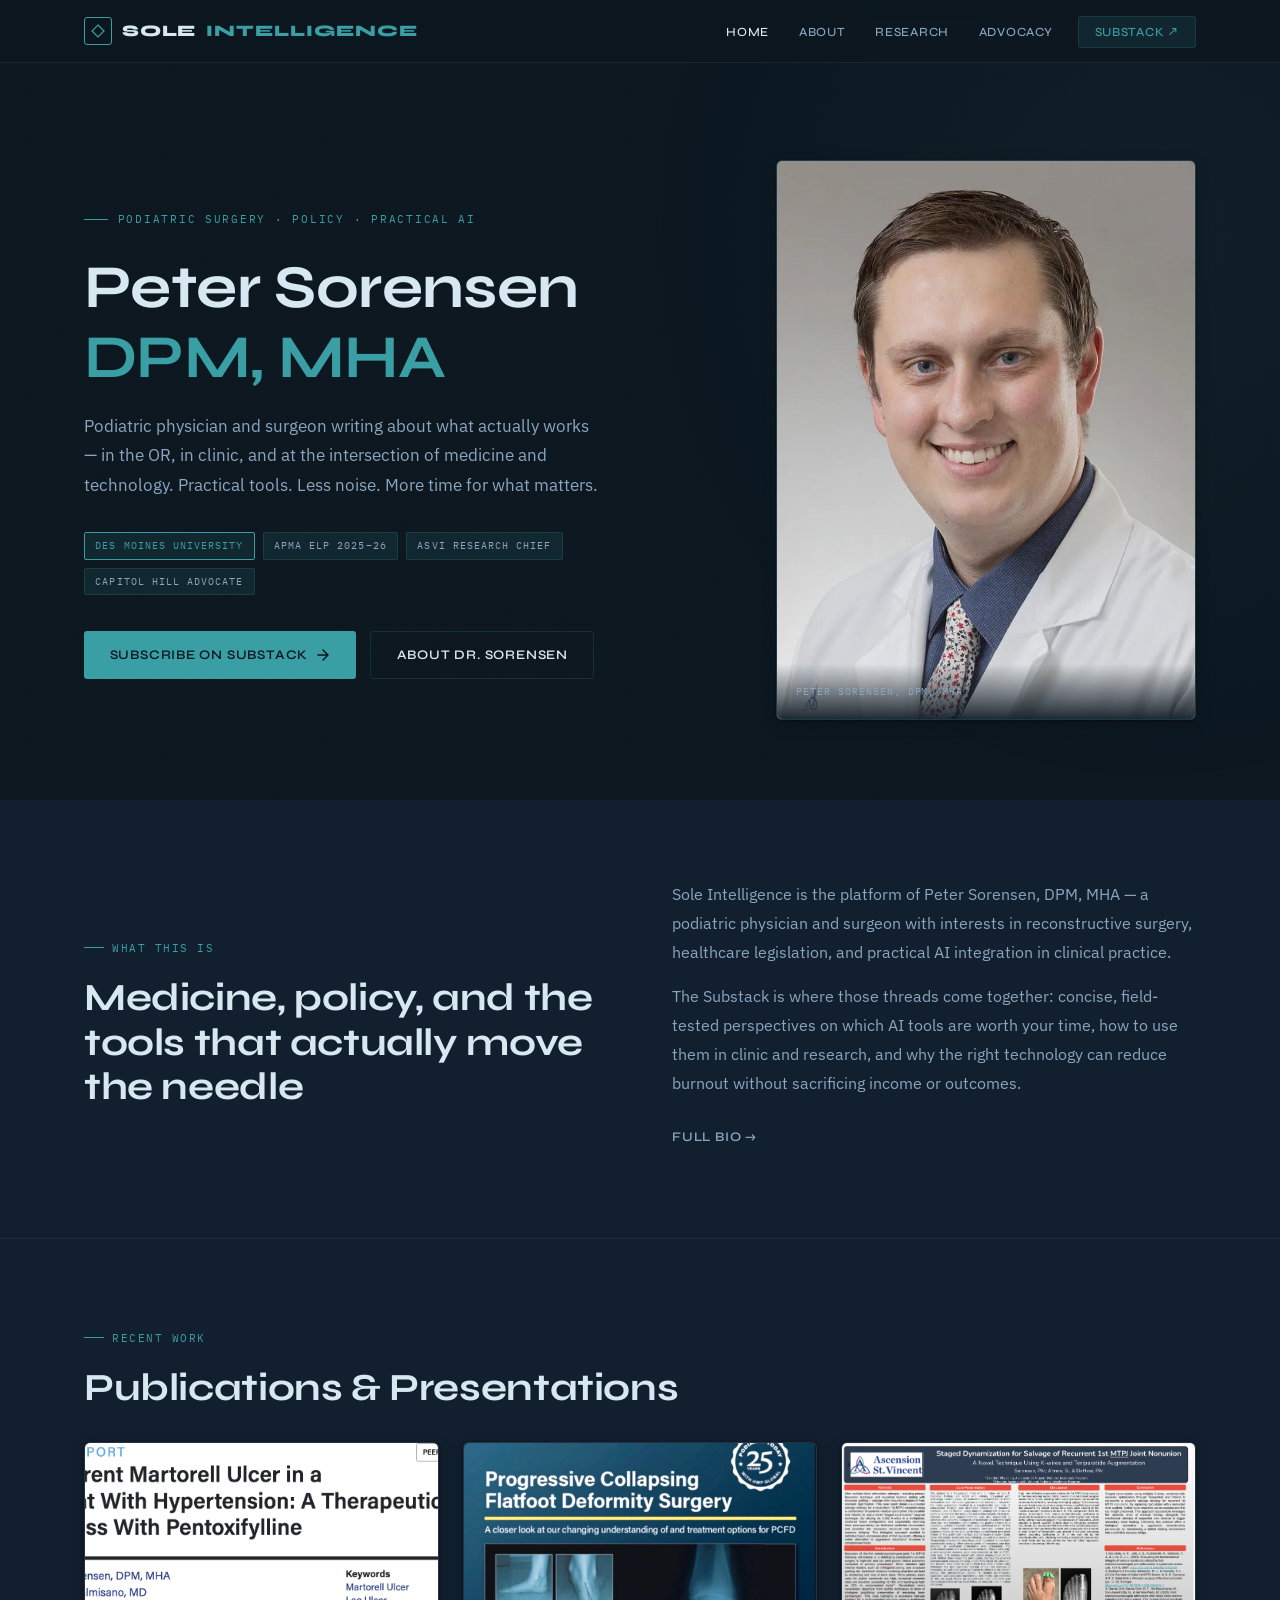
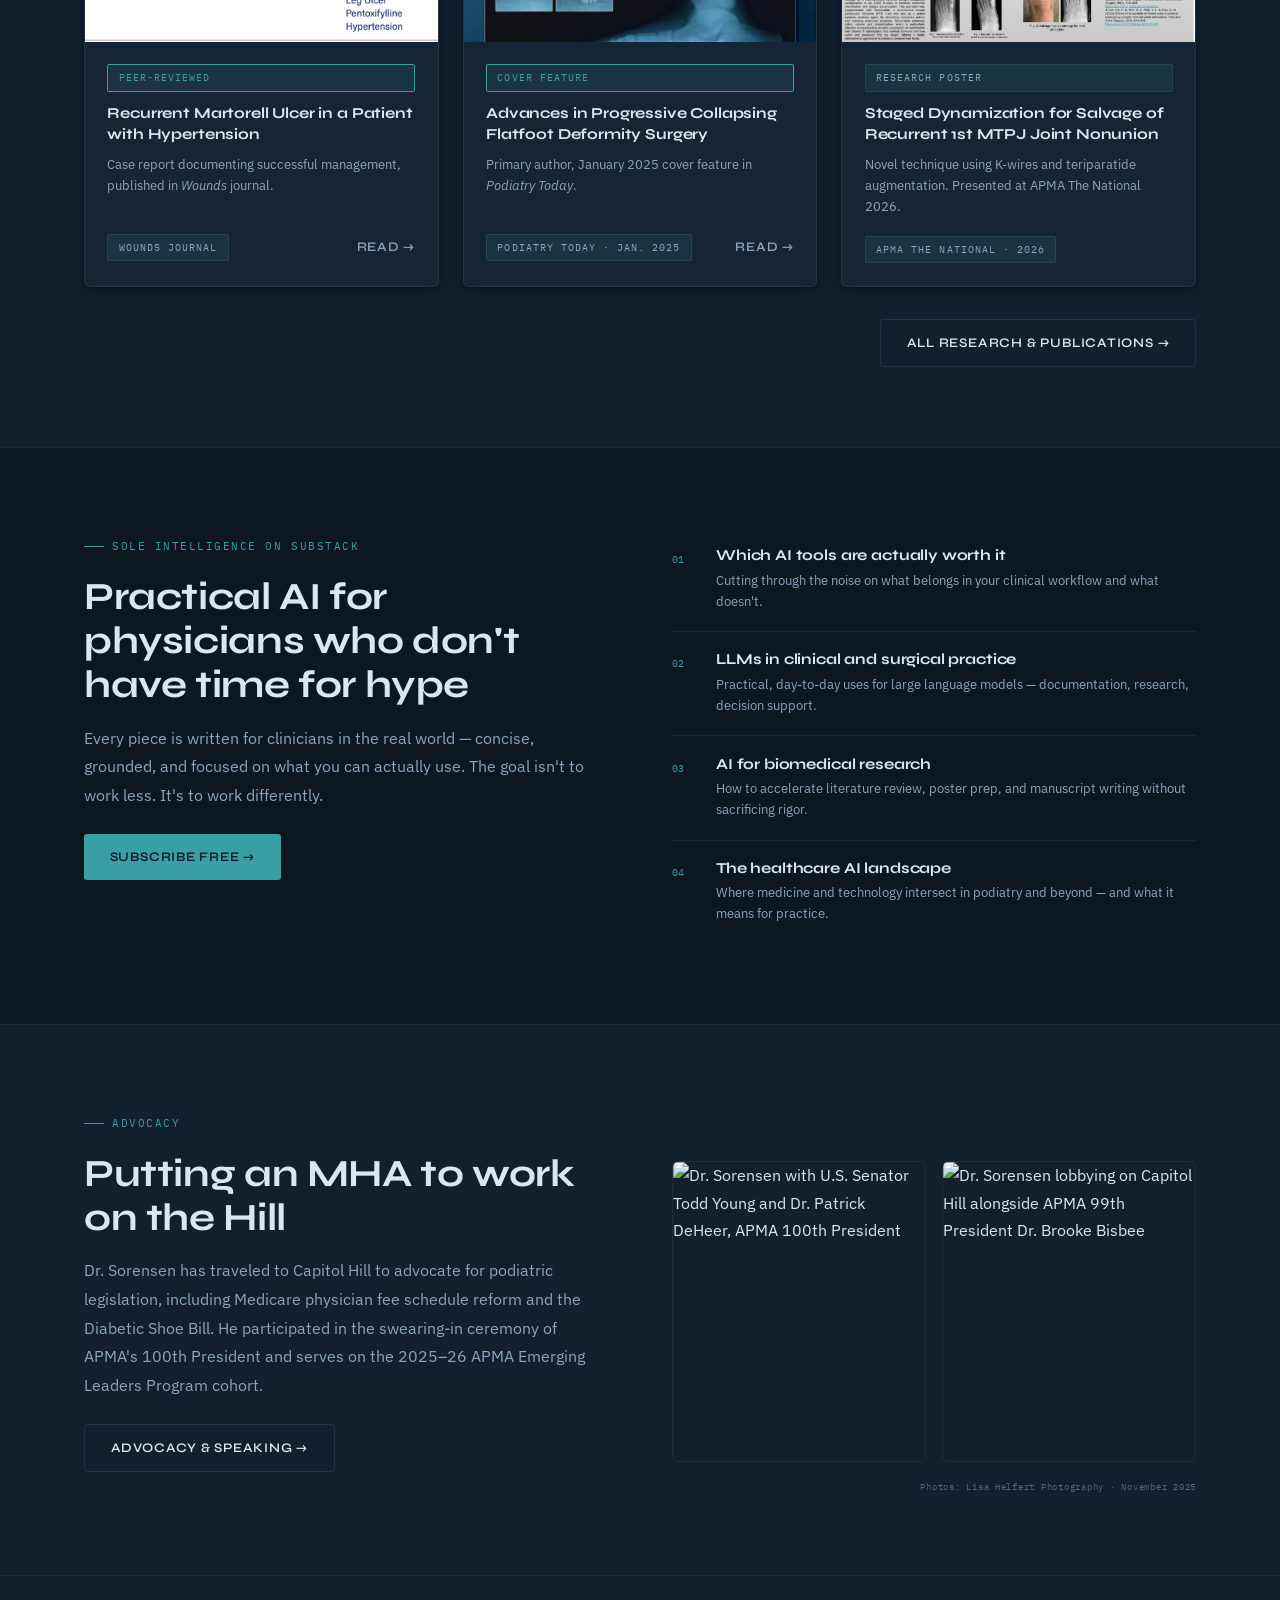
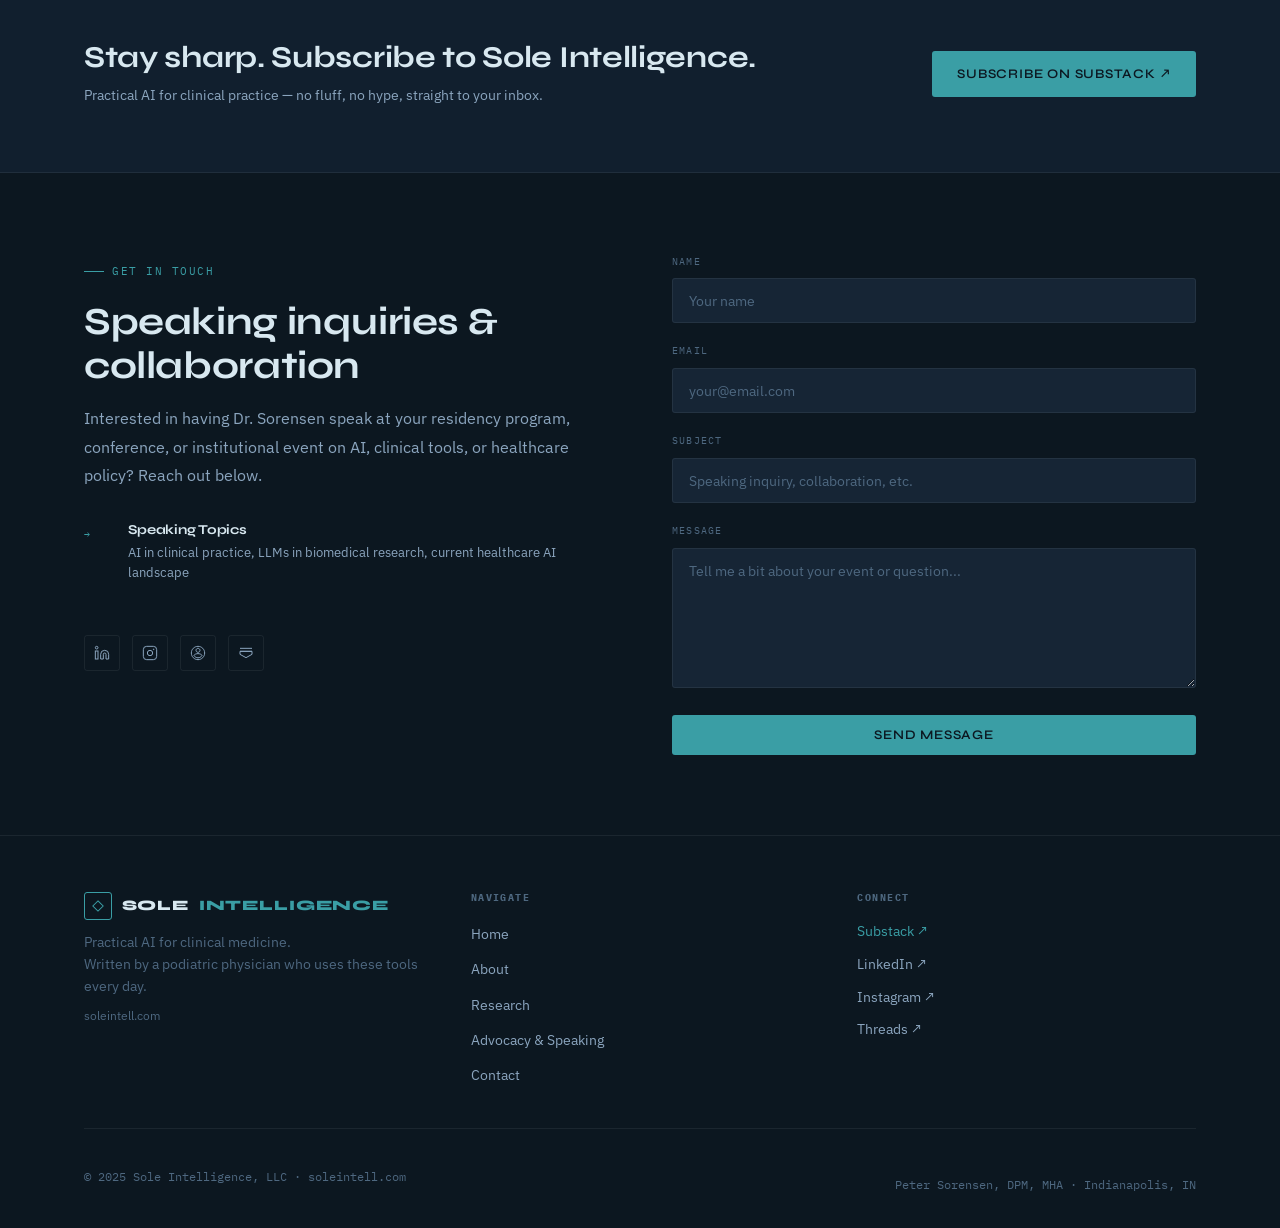
==== commit a45a056c: "Initial website upload" ====
--- a/index.html
+++ b/index.html
@@ -94,7 +94,7 @@
         <!-- Right: Headshot -->
         <div class="hero-img-wrap fade-up fade-up-5">
           <div class="hero-img-inner">
-            <img src="headshot.jpg" alt="Peter Sorensen, DPM, MHA" loading="eager" />
+            <img src="assets/headshot.jpg" alt="Peter Sorensen, DPM, MHA" loading="eager" />
             <div class="hero-img-caption">
               <span class="hero-img-label">Peter Sorensen, DPM, MHA</span>
             </div>
